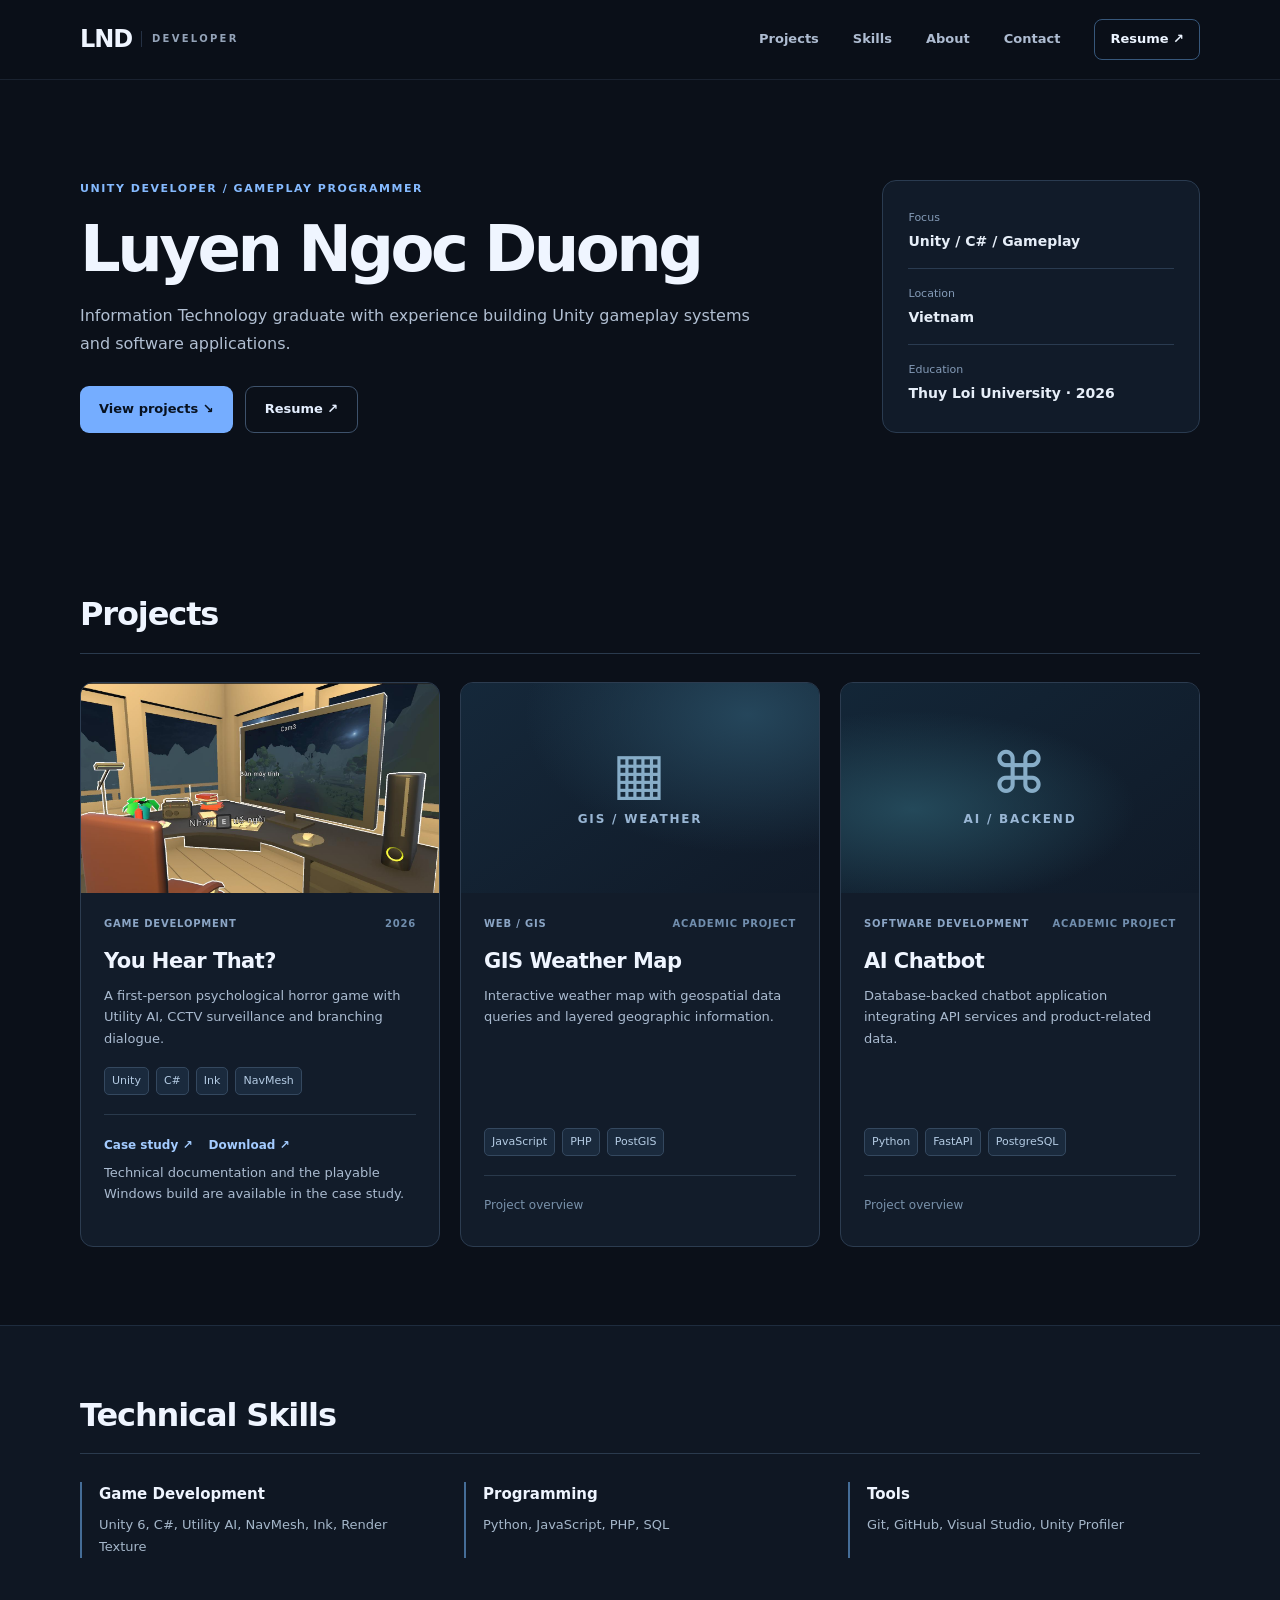
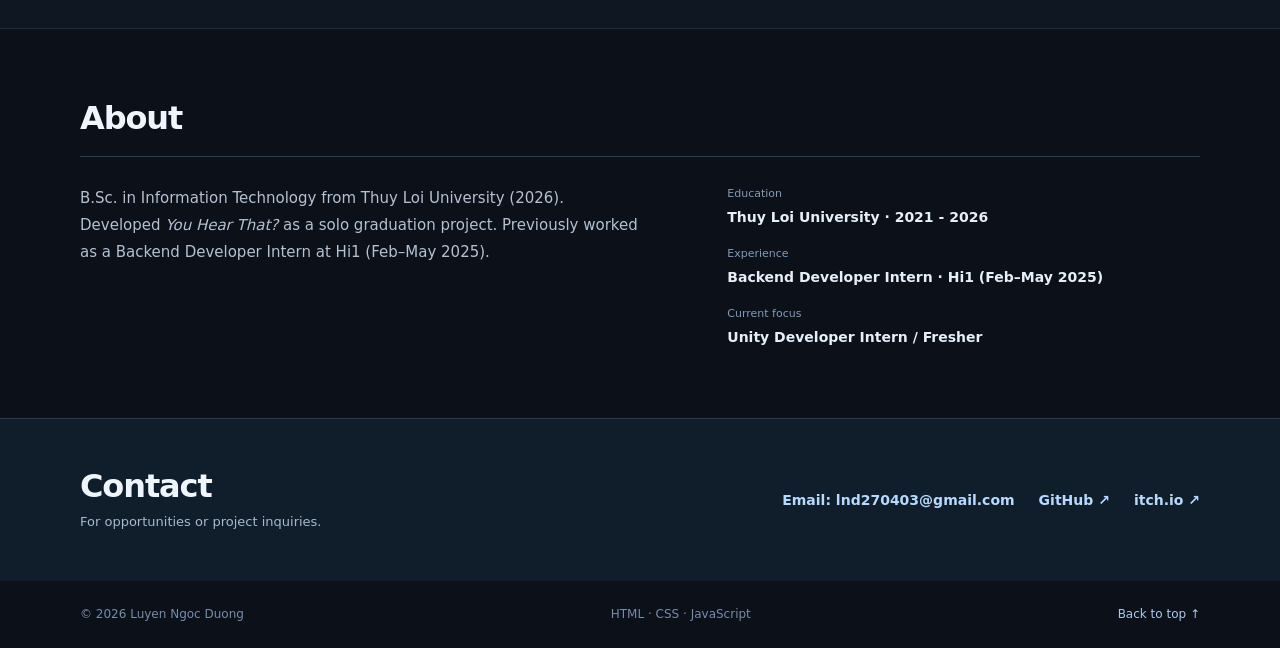
==== index.html @ ad79248b "Initial portfolio website" ====
<!doctype html>
<html lang="en">

<head>
  <meta charset="utf-8">
  <meta name="viewport" content="width=device-width, initial-scale=1">
  <meta name="theme-color" content="#0b1019">
  <meta name="description"
    content="Luyen Ngoc Duong — Unity Developer. Selected game development and software projects, skills, and contact information.">
  <meta property="og:title" content="Luyen Ngoc Duong | Unity Developer">
  <meta property="og:description" content="Game development and software projects by Luyen Ngoc Duong.">
  <meta property="og:image" content="assets/images/tower-gameplay.png">
  <title>Luyen Ngoc Duong | Developer Portfolio</title>
  <link rel="icon" href="assets/favicon.svg" type="image/svg+xml">
  <link rel="stylesheet" href="styles.css">
  <link rel="stylesheet" href="home.css">
  <script src="script.js" defer></script>
</head>

<body class="home-page">
  <a class="skip-link" href="#main">Skip to content</a>

  <header class="site-header">
    <div class="container nav-inner">
      <a class="brand" href="index.html" aria-label="Home">
        <span class="brand-symbol">LND</span>
        <span class="brand-sub">DEVELOPER</span></a>
      <button class="menu-toggle" type="button" aria-label="Open navigation" aria-expanded="false"
        aria-controls="primary-nav"><span></span><span></span><span></span></button>
      <nav id="primary-nav" class="nav-links" aria-label="Main navigation">
        <a href="#projects">Projects</a><a href="#skills">Skills</a><a href="#about">About</a><a
          href="#contact">Contact</a>
        <a class="nav-resume" href="assets/files/Luyen_Ngoc_Duong_CV.pdf" target="_blank"
          rel="noopener noreferrer">Resume ↗</a>
      </nav>
    </div>
  </header>

  <main id="main">
    <section class="container home-intro" id="top">
      <div>
        <p class="home-eyebrow">UNITY DEVELOPER / GAMEPLAY PROGRAMMER</p>
        <h1>Luyen Ngoc Duong</h1>
        <p class="home-lead">Information Technology graduate with experience building Unity gameplay systems and
          software applications.</p>
        <div class="home-actions">
          <a class="btn btn-primary" href="#projects">View projects ↘</a>
          <a class="btn btn-outline" href="assets/files/Luyen_Ngoc_Duong_CV.pdf" target="_blank"
            rel="noopener noreferrer">Resume ↗</a>
        </div>
      </div>
      <div class="home-info" aria-label="Quick details">
        <div><span>Focus</span><strong>Unity / C# / Gameplay</strong></div>
        <div><span>Location</span><strong>Vietnam</strong></div>
        <div><span>Education</span><strong>Thuy Loi University · 2026</strong></div>
      </div>
    </section>

    <section class="container home-section" id="projects">
      <div class="home-section-title">
        <h2>Projects</h2>
      </div>
      <div class="home-project-grid">

        <!-- You Hear That? -->
        <article class="home-project-card">
          <a class="home-project-thumb" href="project.html" aria-label="You Hear That? case study"><img
              src="assets/images/tower-gameplay.png" alt="Watchtower desk in You Hear That?" loading="eager"></a>
          <div class="home-project-content">
            <div class="home-project-meta">GAME DEVELOPMENT <span>2026</span></div>
            <h3>You Hear That?</h3>
            <p>A first-person psychological horror game with Utility AI, CCTV surveillance and branching dialogue.</p>
            <div class="home-tags"><span>Unity</span><span>C#</span><span>Ink</span><span>NavMesh</span></div>
            <div class="home-project-links"><a href="project.html">Case study ↗</a>
              <a href="https://lnduongg.itch.io/you-hear-that" target="_blank" rel="noopener noreferrer">Download ↗</a>
            </div>
            <p class="home-section-note">Technical documentation and the playable Windows build are available in the
              case study. </p>
          </div>
        </article>

        <article class="home-project-card">
          <div class="home-project-thumb home-placeholder home-placeholder-map" aria-hidden="true"><span
              class="placeholder-icon">▦</span><span>GIS / WEATHER</span></div>
          <div class="home-project-content">
            <div class="home-project-meta">WEB / GIS <span>ACADEMIC PROJECT</span></div>
            <h3>GIS Weather Map</h3>
            <p>Interactive weather map with geospatial data queries and layered geographic information.</p>
            <div class="home-tags"><span>JavaScript</span><span>PHP</span><span>PostGIS</span></div>
            <div class="home-project-links"><span class="home-unlinked">Project overview</span></div>
          </div>
        </article>

        <article class="home-project-card">
          <div class="home-project-thumb home-placeholder home-placeholder-chat" aria-hidden="true"><span
              class="placeholder-icon">⌘</span><span>AI / BACKEND</span></div>
          <div class="home-project-content">
            <div class="home-project-meta">SOFTWARE DEVELOPMENT <span>ACADEMIC PROJECT</span></div>
            <h3>AI Chatbot</h3>
            <p>Database-backed chatbot application integrating API services and product-related data.</p>
            <div class="home-tags"><span>Python</span><span>FastAPI</span><span>PostgreSQL</span></div>
            <div class="home-project-links"><span class="home-unlinked">Project overview</span></div>
          </div>
        </article>
      </div>
      <!-- <p class="home-section-note">Technical documentation and the playable Windows build are available in the case study. Additional project demos will be linked when published.</p> -->
    </section>

    <!-- Skills are intentionally compact; project pages provide technical depth. -->
    <section class="home-band" id="skills">
      <div class="container home-section home-skills-section">
        <div class="home-section-title">
          <h2>Technical Skills</h2>
        </div>
        <div class="home-skills-grid">
          <div>
            <h3>Game Development</h3>
            <p>Unity 6, C#, Utility AI, NavMesh, Ink, Render Texture</p>
          </div>
          <div>
            <h3>Programming</h3>
            <p>Python, JavaScript, PHP, SQL</p>
          </div>
          <div>
            <h3>Tools</h3>
            <p>Git, GitHub, Visual Studio, Unity Profiler</p>
          </div>
        </div>
      </div>
    </section>

    <!-- Career information lives here, without a second long personal introduction. -->
    <section class="container home-section home-about" id="about">
      <div class="home-section-title">
        <h2>About</h2>
      </div>
      <div class="home-about-grid">
        <p>B.Sc. in Information Technology from Thuy Loi University (2026). Developed <em>You Hear That?</em> as a solo
          graduation project. Previously worked as a Backend Developer Intern at Hi1 (Feb–May 2025).</p>
        <div class="home-about-facts">
          <div><span>Education</span><strong>Thuy Loi University · 2021 - 2026</strong></div>
          <div><span>Experience</span><strong>Backend Developer Intern · Hi1 (Feb–May 2025)</strong></div>
          <div><span>Current focus</span><strong>Unity Developer Intern / Fresher</strong></div>
        </div>
      </div>
    </section>

    <!-- A single clear contact block, no motivational tagline. -->
    <section class="home-contact" id="contact">
      <div class="container home-contact-row">
        <div>
          <h2>Contact</h2>
          <p>For opportunities or project inquiries.</p>
        </div>
        <div class="home-contact-links">
          <a href="mailto:lnd270403@gmail.com">Email: lnd270403@gmail.com</a>
          <a href="https://github.com/lnduongg" target="_blank" rel="noopener noreferrer">GitHub ↗</a>
          <a href="https://lnduongg.itch.io" target="_blank" rel="noopener noreferrer">itch.io ↗</a>
        </div>
      </div>
    </section>
  </main>

  <!-- Footer year is populated by script.js. -->
  <footer class="footer">
    <div class="container footer-inner"><span>© <span data-year>2026</span> Luyen Ngoc Duong</span><span>HTML · CSS ·
        JavaScript</span><a href="#top">Back to top ↑</a></div>
  </footer>
</body>

</html>
---- styles.css ----
:root {
    --bg: #0b1019;
    --panel: #111a27;
    --panel-2: #151f2e;
    --line: #253144;
    --text: #eff5ff;
    --muted: #94a3b8;
    --accent: #64aaff;
    --accent2: #7ce1ce;
    --max: 1140px;
    --radius: 16px
}

* {
    box-sizing: border-box
}

html {
    scroll-behavior: smooth;
    scroll-padding-top: 94px
}

body {
    margin: 0;
    background: var(--bg);
    color: var(--text);
    font: 16px/1.7 Inter, system-ui, -apple-system, "Segoe UI", Arial, sans-serif;
    overflow-x: hidden
}

a {
    color: inherit;
    text-decoration: none
}

button {
    font: inherit
}

img {
    display: block;
    max-width: 100%
}

::selection {
    background: #356ba7;
    color: white
}

.container {
    width: min(var(--max), calc(100% - 64px));
    margin-inline: auto
}

.accent {
    color: var(--accent)
}

.gradient-text {
    background: linear-gradient(110deg, #f6f8ff 5%, #76afff 85%, #7ce1ce);
    background-clip: text;
    -webkit-background-clip: text;
    color: transparent
}

.glow {
    pointer-events: none;
    position: absolute;
    z-index: -1;
    border-radius: 50%;
    filter: blur(120px);
    opacity: .23
}

.glow-one {
    width: 550px;
    height: 550px;
    left: -240px;
    top: 20px;
    background: #16447e
}

.glow-two {
    width: 550px;
    height: 550px;
    right: -240px;
    top: 310px;
    background: #14576a
}

.skip-link {
    position: absolute;
    left: 14px;
    top: -90px;
    background: white;
    color: black;
    padding: 10px;
    z-index: 99
}

.skip-link:focus {
    top: 15px
}

.site-header {
    height: 80px;
    position: sticky;
    top: 0;
    z-index: 30;
    background: rgba(11, 16, 25, .86);
    backdrop-filter: blur(16px);
    border-bottom: 1px solid rgba(134, 166, 210, .13)
}

.nav-inner,
.nav-links,
.brand {
    display: flex;
    align-items: center
}

.nav-inner {
    height: 100%;
    justify-content: space-between
}

.brand {
    gap: 9px;
    font-weight: 850;
    letter-spacing: -.075em
}

.brand-symbol {
    font-size: 24px
}

.brand-dot {
    color: var(--accent)
}

.brand-sub {
    font-size: 10px;
    letter-spacing: .23em;
    font-weight: 700;
    border-left: 1px solid var(--line);
    padding-left: 10px;
    color: var(--muted)
}

.nav-links {
    gap: 34px
}

.nav-links a {
    font-size: 13px;
    font-weight: 650;
    color: #aebcd1;
    transition: color .2s
}

.nav-links a:hover,
.nav-links a:focus-visible {
    color: white
}

.nav-links .nav-resume {
    border: 1px solid #37577a;
    border-radius: 8px;
    padding: 9px 15px;
    color: #ecf4ff
}

.menu-toggle {
    display: none;
    background: none;
    border: 0;
    padding: 8px
}

.menu-toggle span {
    display: block;
    width: 24px;
    height: 2px;
    background: white;
    margin: 5px 0
}

.hero {
    position: relative;
    display: grid;
    grid-template-columns: 1.08fr .92fr;
    gap: 65px;
    align-items: center;
    min-height: 690px;
    padding-top: 85px;
    padding-bottom: 96px
}

.eyebrow,
.section-kicker,
.mini-label {
    font-size: 11px;
    letter-spacing: .18em;
    font-weight: 750;
    color: var(--accent)
}

.eyebrow {
    display: inline-flex;
    align-items: center;
    gap: 11px
}

.status-pulse,
.tiny-dot {
    width: 7px;
    height: 7px;
    display: inline-block;
    background: var(--accent2);
    border-radius: 50%;
    box-shadow: 0 0 0 5px #7ce1ce16
}

.hero-intro {
    margin: 38px 0 2px;
    color: #c6d4e6;
    font-size: 19px
}

.hero h1 {
    font-size: clamp(57px, 6.2vw, 88px);
    line-height: 1.08;
    letter-spacing: -.065em;
    margin: 0;
    font-weight: 850
}

.hero h2 {
    font-size: 18px;
    font-weight: 650;
    letter-spacing: -.01em;
    margin: 24px 0 0
}

.muted-separator {
    color: #506680;
    margin: 0 5px
}

.hero-description {
    max-width: 535px;
    color: var(--muted);
    font-size: 16px;
    margin: 18px 0 28px
}

.hero-description strong {
    color: #dceaff
}

.hero-buttons,
.hero-social,
.project-links,
.case-actions {
    display: flex;
    align-items: center;
    gap: 13px;
    flex-wrap: wrap
}

.btn {
    display: inline-flex;
    align-items: center;
    justify-content: center;
    gap: 15px;
    padding: 12px 19px;
    border-radius: 9px;
    font-size: 13px;
    font-weight: 750;
    transition: transform .2s, background .2s, border-color .2s
}

.btn:hover {
    transform: translateY(-2px)
}

.btn-primary {
    background: #75adff;
    color: #081220
}

.btn-primary:hover {
    background: #9bc3ff
}

.btn-outline {
    border: 1px solid #3e526b;
    color: #e5efff
}

.btn-outline:hover {
    border-color: #8bbaff;
    background: #121f31
}

.hero-social {
    gap: 26px;
    margin-top: 32px
}

.hero-social a {
    font-size: 13px;
    color: #9bafc8
}

.hero-social a:hover {
    color: white
}

.hero-visual {
    display: block;
    position: relative;
    height: 440px;
    overflow: hidden;
    border-radius: 15px;
    border: 1px solid #40526b;
    box-shadow: 0 28px 75px #0008;
    transform: rotate(1deg);
    transition: transform .25s
}

.hero-visual:hover {
    transform: rotate(0) translateY(-5px)
}

.hero-visual img {
    width: 100%;
    height: 100%;
    object-fit: cover
}

.visual-shade {
    position: absolute;
    inset: 0;
    background: linear-gradient(180deg, #07132155 0%, transparent 34%, #06111bd9 100%)
}

.floating-tag {
    position: absolute;
    top: 19px;
    left: 19px;
    background: #0b1320da;
    border: 1px solid #6a89ae75;
    padding: 8px 13px;
    border-radius: 6px;
    font-size: 10px;
    letter-spacing: .1em;
    font-weight: 800;
    display: flex;
    gap: 12px;
    align-items: center
}

.hero-visual-bottom {
    position: absolute;
    left: 24px;
    right: 24px;
    bottom: 24px;
    font-size: 22px;
    font-weight: 850;
    letter-spacing: -.025em;
    display: flex;
    justify-content: space-between
}

.hero-index {
    position: absolute;
    bottom: 34px;
    left: 0;
    font-size: 11px;
    color: #657b96;
    letter-spacing: .2em
}

.section {
    padding: 95px 0
}

.section-head {
    display: flex;
    align-items: end;
    justify-content: space-between;
    gap: 35px;
    margin-bottom: 35px
}

.section-head h2,
.case-intro-grid h2,
.contact-inner h2 {
    font-size: clamp(30px, 3.4vw, 46px);
    line-height: 1.13;
    letter-spacing: -.05em;
    margin: 12px 0 0
}

.section-head p {
    max-width: 350px;
    margin: 0 0 4px;
    color: var(--muted);
    font-size: 14px
}

.project-feature {
    display: grid;
    grid-template-columns: 1.04fr .96fr;
    overflow: hidden;
    background: linear-gradient(135deg, #172536, #111924);
    border: 1px solid #304057;
    border-radius: 16px
}

.project-image {
    position: relative;
    min-height: 430px
}

.project-image img {
    width: 100%;
    height: 100%;
    object-fit: cover;
    position: absolute;
    inset: 0
}

.image-label {
    position: absolute;
    top: 20px;
    left: 20px;
    background: #081625d9;
    padding: 7px 12px;
    border: 1px solid #6c82975c;
    border-radius: 5px;
    letter-spacing: .14em;
    font-size: 10px;
    font-weight: 700
}

.project-details {
    padding: 38px
}

.project-topline {
    display: flex;
    justify-content: space-between;
    gap: 10px;
    font-size: 10px;
    color: #8aa4c6;
    letter-spacing: .15em;
    font-weight: 700
}

.project-details h3 {
    font-size: 39px;
    line-height: 1.1;
    letter-spacing: -.05em;
    margin: 35px 0 5px
}

.project-type {
    margin: 0 0 19px;
    color: #bcd1eb !important;
    font-size: 14px !important
}

.project-details p {
    color: var(--muted);
    font-size: 14px
}

.tag-row {
    display: flex;
    flex-wrap: wrap;
    gap: 8px;
    margin: 23px 0
}

.tag-row span {
    font-size: 11px;
    font-weight: 650;
    background: #1c3049;
    color: #bdcee3;
    border: 1px solid #35506e;
    border-radius: 5px;
    padding: 4px 9px
}

.text-link {
    color: #a6ceff;
    font-weight: 750;
    font-size: 13px;
    border-bottom: 1px solid #6a9cd24d;
    padding-bottom: 3px
}

.text-link:hover {
    color: white
}

.secondary-link {
    color: #dce8f8
}

.project-details .small-note {
    font-size: 11px;
    color: #8e9eb3;
    margin-top: 24px
}

.mini-projects {
    display: grid;
    grid-template-columns: 1fr 1fr;
    gap: 18px;
    margin-top: 20px
}

.mini-card {
    display: flex;
    gap: 18px;
    padding: 26px;
    border: 1px solid var(--line);
    border-radius: 13px;
    background: #101824
}

.mini-icon {
    font-size: 23px;
    font-weight: 700;
    color: #82b9ff;
    line-height: 1.3
}

.mini-label {
    font-size: 9px
}

.mini-card h3 {
    font-size: 19px;
    margin: 5px 0
}

.mini-card p {
    color: var(--muted);
    font-size: 13px;
    margin: 5px 0
}

.tag-row.compact {
    margin: 15px 0 0
}

.tag-row.compact span {
    background: #182536
}

.section-tinted {
    background: #0e1622;
    border-top: 1px solid #182436;
    border-bottom: 1px solid #182436
}

.skills-grid {
    display: grid;
    grid-template-columns: repeat(4, 1fr);
    gap: 13px
}

.skill-card {
    padding: 24px;
    border: 1px solid var(--line);
    border-radius: 12px;
    background: #131e2d;
    min-height: 240px
}

.skill-no {
    font-size: 11px;
    color: #6996cc;
    letter-spacing: .12em
}

.skill-card h3 {
    font-size: 17px;
    line-height: 1.3;
    margin: 40px 0 12px
}

.skill-card p {
    font-size: 13px;
    color: var(--muted);
    margin: 0
}

.about-grid {
    display: grid;
    grid-template-columns: 1.3fr .7fr;
    gap: 90px
}

.about-body p {
    color: #a9bad0;
    font-size: 16px;
    max-width: 720px
}

.about-body strong {
    color: white
}

.about-facts {
    padding-left: 26px;
    border-left: 1px solid var(--line)
}

.about-facts>div {
    display: flex;
    flex-direction: column;
    padding: 0 0 18px;
    margin-bottom: 18px;
    border-bottom: 1px solid var(--line)
}

.about-facts span,
.case-meta span {
    color: #80a9d9;
    letter-spacing: .15em;
    font-size: 10px;
    font-weight: 800
}

.about-facts strong {
    font-size: 14px;
    margin: 8px 0 1px
}

.about-facts small {
    color: var(--muted);
    font-size: 12px
}

.contact-section {
    background: linear-gradient(110deg, #13263d, #0e1928);
    border-top: 1px solid #34507155;
    border-bottom: 1px solid #34507155;
    padding: 83px 0
}

.contact-inner {
    display: flex;
    align-items: center;
    justify-content: space-between;
    gap: 20px
}

.contact-inner h2 {
    margin-bottom: 15px
}

.contact-inner p {
    font-size: 14px;
    color: var(--muted)
}

.contact-actions {
    display: flex;
    flex-direction: column;
    align-items: flex-start;
    gap: 14px
}

.contact-email {
    font-size: 13px;
    color: #b1c6de
}

.footer-inner {
    display: flex;
    justify-content: space-between;
    gap: 20px;
    align-items: center;
    padding: 24px 0;
    font-size: 12px;
    color: #788da8
}

.footer a {
    color: #adc9ea
}

.reveal {
    opacity: 0;
    transform: translateY(14px);
    transition: opacity .65s ease, transform .65s ease
}

.reveal.visible {
    opacity: 1;
    transform: translateY(0)
}

.hero-visual.reveal.visible {
    transform: rotate(1deg)
}

.hero-visual.reveal.visible:hover {
    transform: rotate(0) translateY(-5px)
}

/* case study */
.case-hero {
    padding-top: 42px
}

.backlink {
    font-size: 12px;
    color: #a8caff
}

.case-header {
    display: flex;
    justify-content: space-between;
    gap: 25px;
    align-items: end;
    margin: 35px 0
}

.case-header h1 {
    font-size: clamp(50px, 7vw, 90px);
    letter-spacing: -.065em;
    line-height: 1.1;
    margin: 12px 0
}

.case-header p {
    max-width: 690px;
    color: #a1b5ce
}

.case-meta {
    display: grid;
    grid-template-columns: 1fr;
    gap: 2px;
    min-width: 145px
}

.case-meta strong {
    font-size: 13px;
    margin-bottom: 12px
}

.case-hero-image {
    height: 480px;
    border: 1px solid var(--line);
    border-radius: 15px;
    overflow: hidden
}

.case-hero-image img {
    width: 100%;
    height: 100%;
    object-fit: cover
}

.case-actions {
    margin: 27px 0 0
}

.language-notice {
    font-size: 12px;
    color: #9fb0c6;
    margin-top: 17px
}

.case-content {
    padding-top: 85px
}

.case-intro-grid {
    display: grid;
    grid-template-columns: .9fr 1.1fr;
    gap: 70px;
    align-items: start
}

.case-intro-grid p {
    color: #adc0d6;
    font-size: 17px;
    margin: 14px 0
}

.case-stats {
    display: grid;
    grid-template-columns: repeat(4, 1fr);
    border: 1px solid var(--line);
    border-radius: 13px;
    margin: 40px 0 80px
}

.case-stats div {
    padding: 24px;
    border-right: 1px solid var(--line);
    display: flex;
    flex-direction: column
}

.case-stats div:last-child {
    border: 0
}

.case-stats strong {
    font-size: 31px;
    letter-spacing: -.04em;
    color: #c4e0ff
}

.case-stats span {
    color: var(--muted);
    font-size: 12px
}

.case-system {
    display: grid;
    grid-template-columns: 1fr 1fr;
    gap: 55px;
    align-items: center;
    margin: 85px 0
}

.case-system.reverse .system-text {
    order: 2
}

.case-system.reverse .system-media {
    order: 1
}

.system-text h2,
.testing-block h2 {
    font-size: clamp(30px, 3vw, 42px);
    line-height: 1.2;
    letter-spacing: -.04em;
    margin: 12px 0
}

.system-text p,
.testing-block p {
    color: var(--muted);
    font-size: 15px
}

.system-media {
    border: 1px solid #3b4a60;
    background: #152233;
    border-radius: 12px;
    overflow: hidden;
    min-height: 290px
}

.system-media img {
    width: 100%;
    height: 100%;
    object-fit: cover
}

.media-pad {
    display: grid;
    place-items: center;
    padding: 35px
}

.info-schematic {
    text-align: center;
    width: 100%
}

.schematic-node {
    background: #1a2d43;
    border: 1px solid #426185;
    border-radius: 7px;
    padding: 12px;
    color: #d1e5fc;
    font-size: 13px
}

.schematic-node.emphasis {
    border-color: #65b0ee
}

.schematic-arrow {
    color: #74adf5
}

.schematic-options {
    display: grid;
    grid-template-columns: repeat(2, 1fr);
    gap: 8px
}

.schematic-options span {
    border-radius: 6px;
    background: #243b50;
    padding: 9px;
    font-size: 12px
}

.info-schematic p {
    font-size: 10px;
    color: #809ab8
}

.testing-block {
    display: grid;
    grid-template-columns: 1fr 1fr;
    gap: 30px;
    align-items: center;
    background: #131e2c;
    border: 1px solid var(--line);
    padding: 28px;
    border-radius: 15px;
    margin-top: 85px
}

.testing-block img {
    border-radius: 8px;
    width: 100%
}

@media(max-width:900px) {
    .hero {
        grid-template-columns: 1fr;
        gap: 40px;
        min-height: 0;
        padding-top: 65px
    }

    .hero-visual {
        height: 390px;
        max-width: 640px
    }

    .project-feature {
        grid-template-columns: 1fr
    }

    .project-image {
        min-height: 350px
    }

    .skills-grid {
        grid-template-columns: repeat(2, 1fr)
    }

    .about-grid {
        gap: 30px
    }

    .case-system {
        gap: 25px
    }

    .case-hero-image {
        height: 390px
    }
}

@media(max-width:650px) {
    .container {
        width: min(var(--max), calc(100% - 36px))
    }

    .site-header {
        height: 68px
    }

    .menu-toggle {
        display: block
    }

    .nav-links {
        display: none;
        position: absolute;
        top: 68px;
        left: 0;
        right: 0;
        background: #101a27;
        border-bottom: 1px solid var(--line);
        padding: 18px;
        flex-direction: column;
        align-items: stretch;
        gap: 17px
    }

    .nav-links.open {
        display: flex
    }

    .nav-links a {
        font-size: 15px
    }

    .hero {
        padding-top: 43px;
        padding-bottom: 75px
    }

    .hero h1 {
        font-size: 58px
    }

    .hero-intro {
        margin-top: 27px
    }

    .hero h2 {
        font-size: 16px
    }

    .hero-visual {
        height: 290px
    }

    .section {
        padding: 65px 0
    }

    .section-head {
        display: block
    }

    .section-head p {
        margin-top: 14px
    }

    .project-image {
        min-height: 250px
    }

    .project-details {
        padding: 25px
    }

    .project-details h3 {
        margin-top: 25px;
        font-size: 32px
    }

    .mini-projects,
    .about-grid,
    .case-intro-grid,
    .case-system,
    .testing-block {
        grid-template-columns: 1fr
    }

    .mini-card {
        padding: 20px
    }

    .skills-grid {
        grid-template-columns: 1fr 1fr
    }

    .skill-card {
        padding: 18px;
        min-height: 220px
    }

    .skill-card h3 {
        margin-top: 23px
    }

    .contact-inner {
        display: block
    }

    .contact-actions {
        margin-top: 25px
    }

    .footer-inner {
        flex-wrap: wrap
    }

    .about-facts {
        border: 0;
        padding: 0
    }

    .case-hero {
        padding-top: 25px
    }

    .case-header {
        display: block
    }

    .case-header h1 {
        font-size: 58px
    }

    .case-meta {
        grid-template-columns: repeat(3, 1fr);
        gap: 5px 13px;
        margin-top: 25px
    }

    .case-meta span {
        grid-row: 1
    }

    .case-meta strong {
        grid-row: 2
    }

    .case-hero-image {
        height: 250px
    }

    .case-stats {
        grid-template-columns: 1fr 1fr
    }

    .case-stats div:nth-child(2) {
        border-right: 0
    }

    .case-stats div:nth-child(-n+2) {
        border-bottom: 1px solid var(--line)
    }

    .case-system.reverse .system-text,
    .case-system.reverse .system-media {
        order: initial
    }

    .case-system {
        margin: 55px 0
    }

    .testing-block {
        margin-top: 45px
    }

    .case-content {
        padding-top: 60px
    }
}

@media(max-width:375px) {
    .skills-grid {
        grid-template-columns: 1fr
    }

    .hero h1,
    .case-header h1 {
        font-size: 49px
    }
}

@media(prefers-reduced-motion:reduce) {
    html {
        scroll-behavior: auto
    }

    .reveal {
        opacity: 1;
        transform: none;
        transition: none
    }

    .hero-visual {
        transform: none !important
    }

    .btn {
        transition: none
    }
}
---- home.css ----
/* Homepage scale and spacing. Keep case-study CSS untouched. */
.home-page {
    font-size: 15px;
    line-height: 1.6
}

.home-page .container {
    width: min(1120px, calc(100% - 64px))
}

.home-intro {
    display: grid;
    grid-template-columns: minmax(0, 1.65fr) minmax(270px, .7fr);
    align-items: center;
    gap: 54px;
    padding-top: 100px;
    padding-bottom: 90px
}

.home-eyebrow {
    margin: 0 0 17px;
    color: #85baff;
    font-size: 11px;
    letter-spacing: .14em;
    font-weight: 700
}

.home-intro h1 {
    font-size: clamp(39px, 5vw, 64px);
    line-height: 1.09;
    letter-spacing: -.055em;
    margin: 0 0 18px;
    font-weight: 760
}

.home-lead {
    max-width: 680px;
    font-size: 16px;
    color: #b1bfd2;
    margin: 0;
    line-height: 1.75
}

.home-actions {
    display: flex;
    flex-wrap: wrap;
    gap: 12px;
    margin-top: 28px
}

.home-info {
    border: 1px solid #2a3b50;
    border-radius: 14px;
    padding: 12px 25px;
    background: #111b29
}

.home-info>div {
    padding: 16px 0;
    border-bottom: 1px solid #2a3b50;
    display: flex;
    flex-direction: column;
    gap: 3px
}

.home-info>div:last-child {
    border: 0
}

.home-info span,
.home-about-facts span {
    font-size: 11px;
    color: #849bb7
}

.home-info strong,
.home-about-facts strong {
    font-size: 14px;
    font-weight: 620;
    color: #e6eef8
}

.home-section {
    padding-top: 72px;
    padding-bottom: 78px
}

.home-section-title {
    display: flex;
    justify-content: space-between;
    gap: 20px;
    align-items: baseline;
    border-bottom: 1px solid #2a3a4d;
    padding-bottom: 19px;
    margin-bottom: 28px
}

.home-section-title h2,
.home-contact h2 {
    font-size: clamp(25px, 2.6vw, 32px);
    line-height: 1.2;
    margin: 0;
    letter-spacing: -.035em
}

.home-section-title>span {
    color: #849ab5;
    font-size: 12px
}

.home-project-grid {
    display: grid;
    grid-template-columns: repeat(3, minmax(0, 1fr));
    gap: 20px
}

.home-project-card {
    background: #121c2a;
    border: 1px solid #2c3c50;
    border-radius: 13px;
    overflow: hidden;
    display: flex;
    flex-direction: column;
    min-width: 0
}

.home-project-thumb {
    height: 210px;
    position: relative;
    display: flex;
    align-items: center;
    justify-content: center;
    overflow: hidden;
    background: #19283a
}

.home-project-thumb img {
    width: 100%;
    height: 100%;
    object-fit: cover;
    transition: transform .25s ease
}

.home-project-thumb:hover img {
    transform: scale(1.035)
}

.home-placeholder {
    flex-direction: column;
    gap: 8px;
    color: #99b6d4;
    font-weight: 700;
    letter-spacing: .15em;
    font-size: 12px
}

.home-placeholder-map {
    background: radial-gradient(ellipse at 80% 15%, #25465b, transparent 55%), linear-gradient(145deg, #15283a, #101a28)
}

.home-placeholder-chat {
    background: radial-gradient(ellipse at 20% 60%, #24495a, transparent 55%), linear-gradient(145deg, #132637, #101a28)
}

.placeholder-icon {
    font-size: 57px;
    font-weight: 300;
    line-height: 1;
    color: #87adc8
}

.home-project-content {
    display: flex;
    flex-direction: column;
    flex: 1;
    padding: 23px
}

.home-project-meta {
    display: flex;
    justify-content: space-between;
    gap: 8px;
    font-size: 10px;
    letter-spacing: .08em;
    color: #8ba5c5;
    font-weight: 700
}

.home-project-meta span {
    white-space: nowrap;
    color: #718eae
}

.home-project-content h3 {
    font-size: 21px;
    line-height: 1.2;
    letter-spacing: -.025em;
    margin: 17px 0 11px;
    font-weight: 720
}

.home-project-content>p {
    font-size: 13px;
    line-height: 1.65;
    color: #aabbd0;
    margin: 0 0 18px
}

.home-tags {
    display: flex;
    flex-wrap: wrap;
    gap: 7px;
    margin-top: auto
}

.home-tags span {
    font-size: 11px;
    border: 1px solid #34485f;
    border-radius: 5px;
    color: #b4cbe3;
    padding: 4px 7px;
    background: #1a2a3d
}

.home-project-links {
    display: flex;
    gap: 16px;
    flex-wrap: wrap;
    align-items: center;
    min-height: 48px;
    margin-top: 19px;
    border-top: 1px solid #29394b;
    padding-top: 14px
}

.home-project-links a {
    font-size: 12px;
    color: #a3cbff;
    font-weight: 650
}

.home-project-links a:hover {
    color: #fff
}

.home-unlinked {
    font-size: 12px;
    color: #7891aa
}

.home-section-note {
    font-size: 12px;
    color: #829ab5;
    margin: 24px 0 0
}

.home-band {
    background: #0f1723;
    border-block: 1px solid #1e2c3e
}

.home-skills-section {
    padding-block: 70px
}

.home-skills-grid {
    display: grid;
    grid-template-columns: repeat(3, minmax(0, 1fr));
    gap: 32px
}

.home-skills-grid>div {
    border-left: 2px solid #456d97;
    padding-left: 17px
}

.home-skills-grid h3 {
    font-size: 15px;
    margin: 0 0 8px
}

.home-skills-grid p {
    font-size: 13px;
    color: #a5b7ca;
    line-height: 1.7;
    margin: 0
}

.home-about {
    padding-block: 70px
}

.home-about-grid {
    display: grid;
    grid-template-columns: 1.2fr 1fr;
    gap: 80px
}

.home-about-grid>p {
    font-size: 15px;
    line-height: 1.8;
    color: #b4c1d1;
    margin: 0
}

.home-about-facts {
    display: grid;
    gap: 17px
}

.home-about-facts>div {
    display: flex;
    flex-direction: column;
    gap: 3px
}

.home-contact {
    padding: 48px 0;
    background: #101e2c;
    border-top: 1px solid #2a3b4f
}

.home-contact-row {
    display: flex;
    justify-content: space-between;
    align-items: center;
    gap: 30px
}

.home-contact p {
    margin: 6px 0 0;
    color: #a7b9cd;
    font-size: 13px
}

.home-contact-links {
    display: flex;
    gap: 24px;
    flex-wrap: wrap
}

.home-contact-links a {
    color: #b7d8ff;
    font-size: 14px;
    font-weight: 630
}

/* Compact grids on tablets; single-column project cards on mobile. */
@media(max-width:940px) {
    .home-intro {
        gap: 25px;
        grid-template-columns: 1.4fr 1fr;
        padding-block: 68px
    }

    .home-project-grid {
        grid-template-columns: repeat(2, minmax(0, 1fr))
    }

    .home-about-grid {
        gap: 35px
    }
}

@media(max-width:650px) {
    .home-page .container {
        width: calc(100% - 36px)
    }

    .home-intro {
        grid-template-columns: 1fr;
        gap: 25px;
        padding-block: 48px
    }

    .home-info {
        display: grid;
        grid-template-columns: 1fr 1fr;
        gap: 0 15px
    }

    .home-info>div:last-child {
        grid-column: 1/-1
    }

    .home-intro h1 {
        font-size: 41px
    }

    .home-lead {
        font-size: 15px
    }

    .home-section {
        padding-block: 50px
    }

    .home-section-title {
        align-items: start;
        flex-direction: column;
        gap: 6px
    }

    .home-project-grid,
    .home-skills-grid,
    .home-about-grid {
        grid-template-columns: 1fr
    }

    .home-project-thumb {
        height: 235px
    }

    .home-project-content {
        padding: 22px
    }

    .home-contact-row {
        flex-direction: column;
        align-items: flex-start
    }

    .home-contact-links {
        gap: 20px
    }

    .home-skills-grid {
        gap: 20px
    }
}
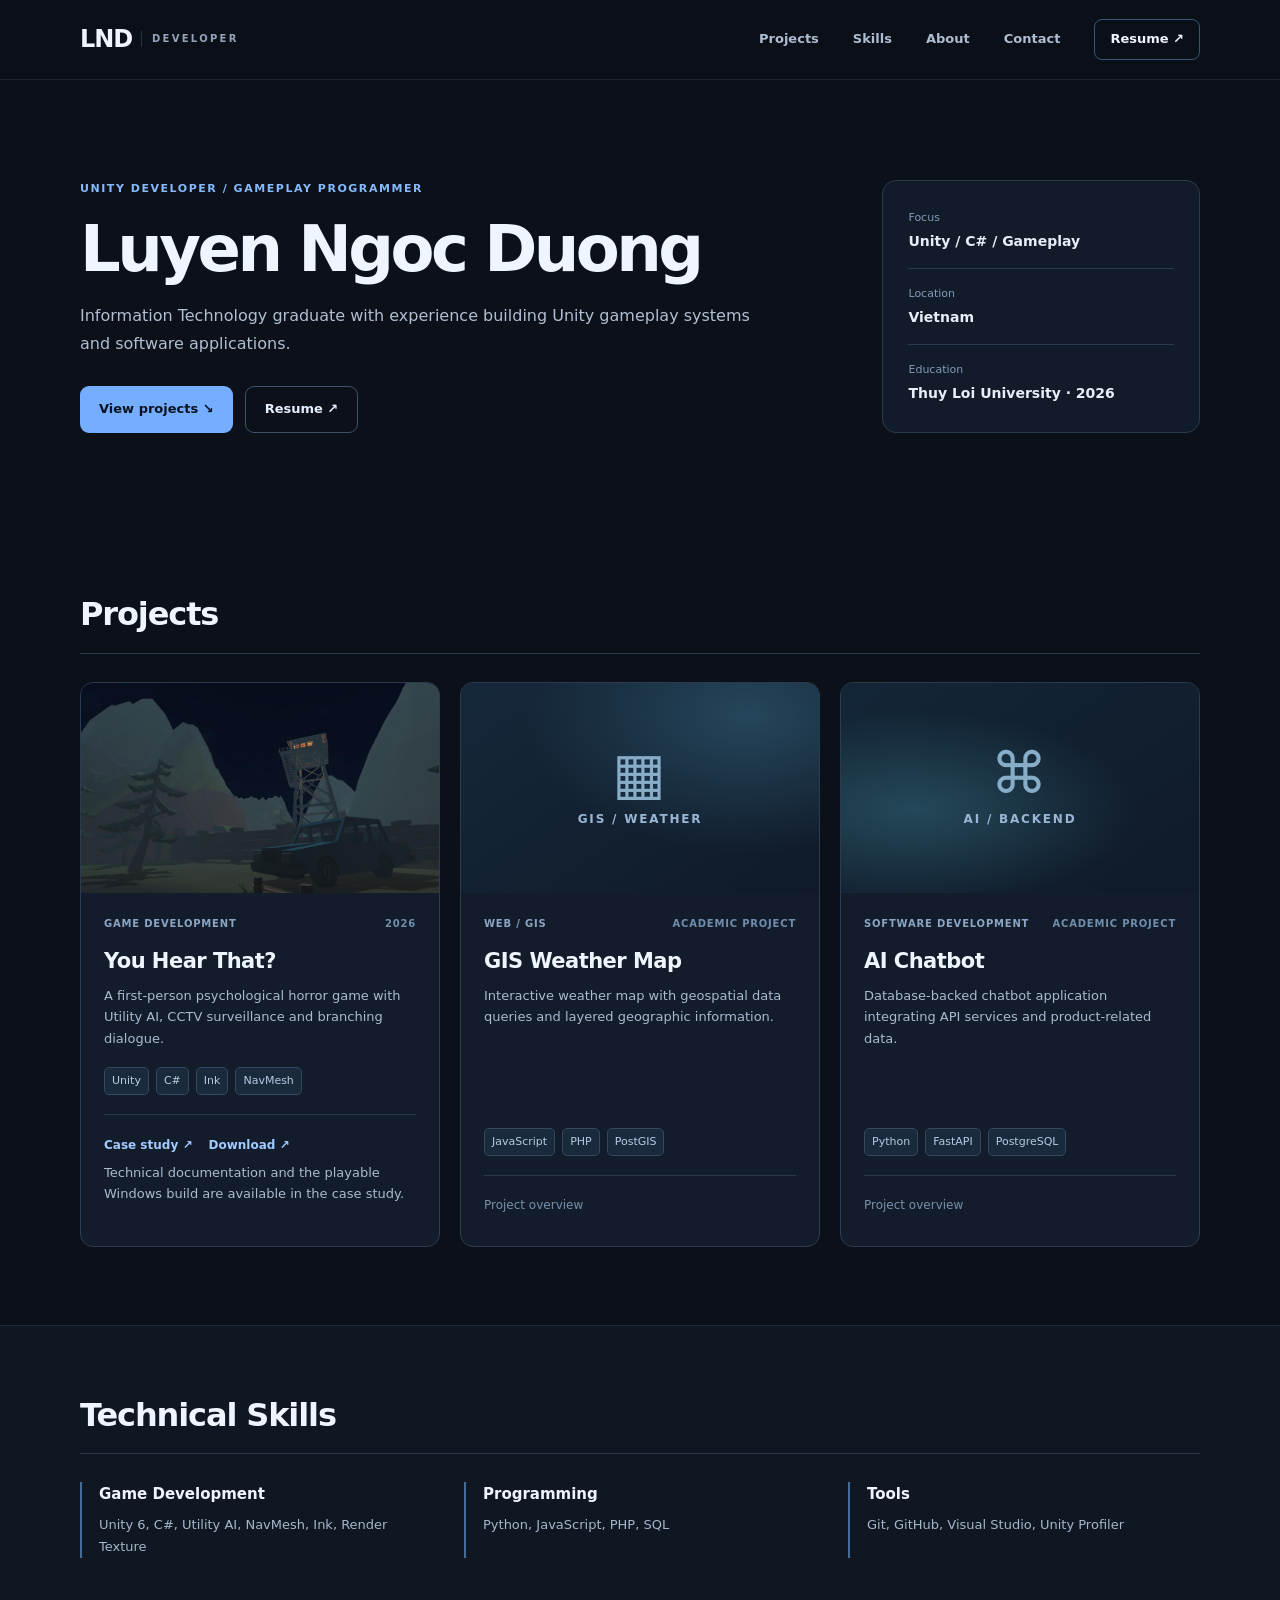
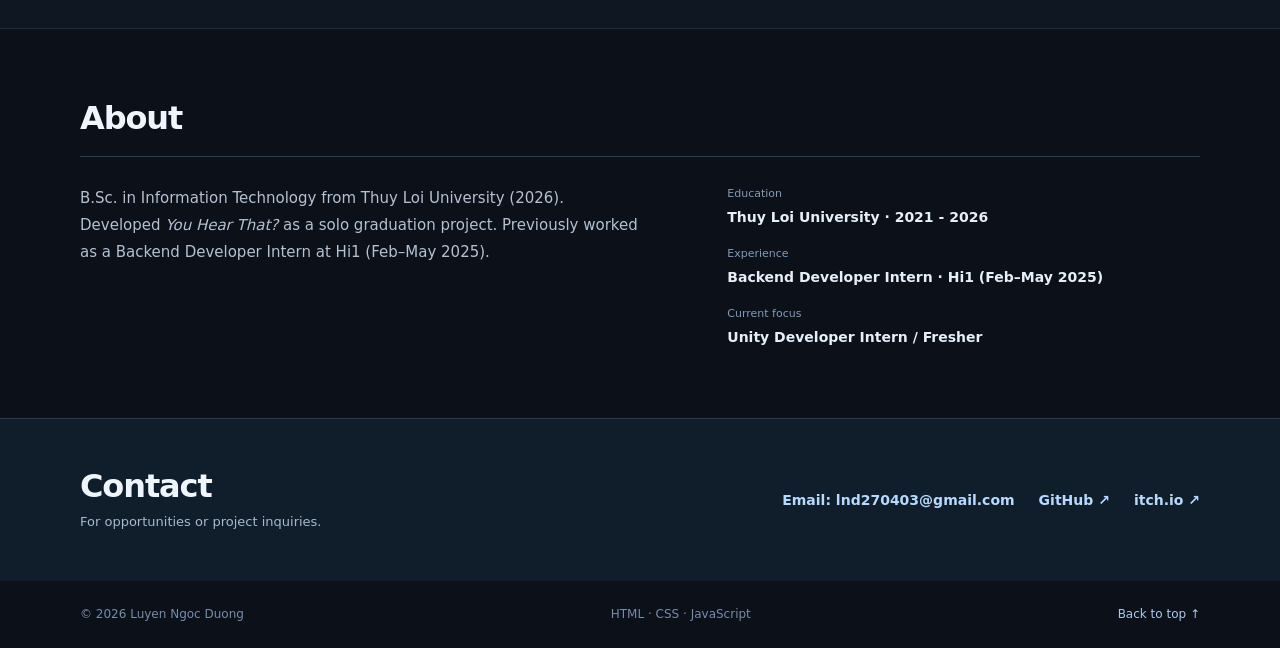
==== commit 63cd79d3: "Update portfolio" ====
--- a/index.html
+++ b/index.html
@@ -64,14 +64,14 @@
 
         <!-- You Hear That? -->
         <article class="home-project-card">
-          <a class="home-project-thumb" href="project.html" aria-label="You Hear That? case study"><img
-              src="assets/images/tower-gameplay.png" alt="Watchtower desk in You Hear That?" loading="eager"></a>
+          <a class="home-project-thumb" href="youhearthat.html" aria-label="You Hear That? case study"><img
+              src="assets/images/cover-nohud.png" alt="Watchtower in You Hear That?" loading="eager"></a>
           <div class="home-project-content">
             <div class="home-project-meta">GAME DEVELOPMENT <span>2026</span></div>
             <h3>You Hear That?</h3>
             <p>A first-person psychological horror game with Utility AI, CCTV surveillance and branching dialogue.</p>
             <div class="home-tags"><span>Unity</span><span>C#</span><span>Ink</span><span>NavMesh</span></div>
-            <div class="home-project-links"><a href="project.html">Case study ↗</a>
+            <div class="home-project-links"><a href="youhearthat.html">Case study ↗</a>
               <a href="https://lnduongg.itch.io/you-hear-that" target="_blank" rel="noopener noreferrer">Download ↗</a>
             </div>
             <p class="home-section-note">Technical documentation and the playable Windows build are available in the
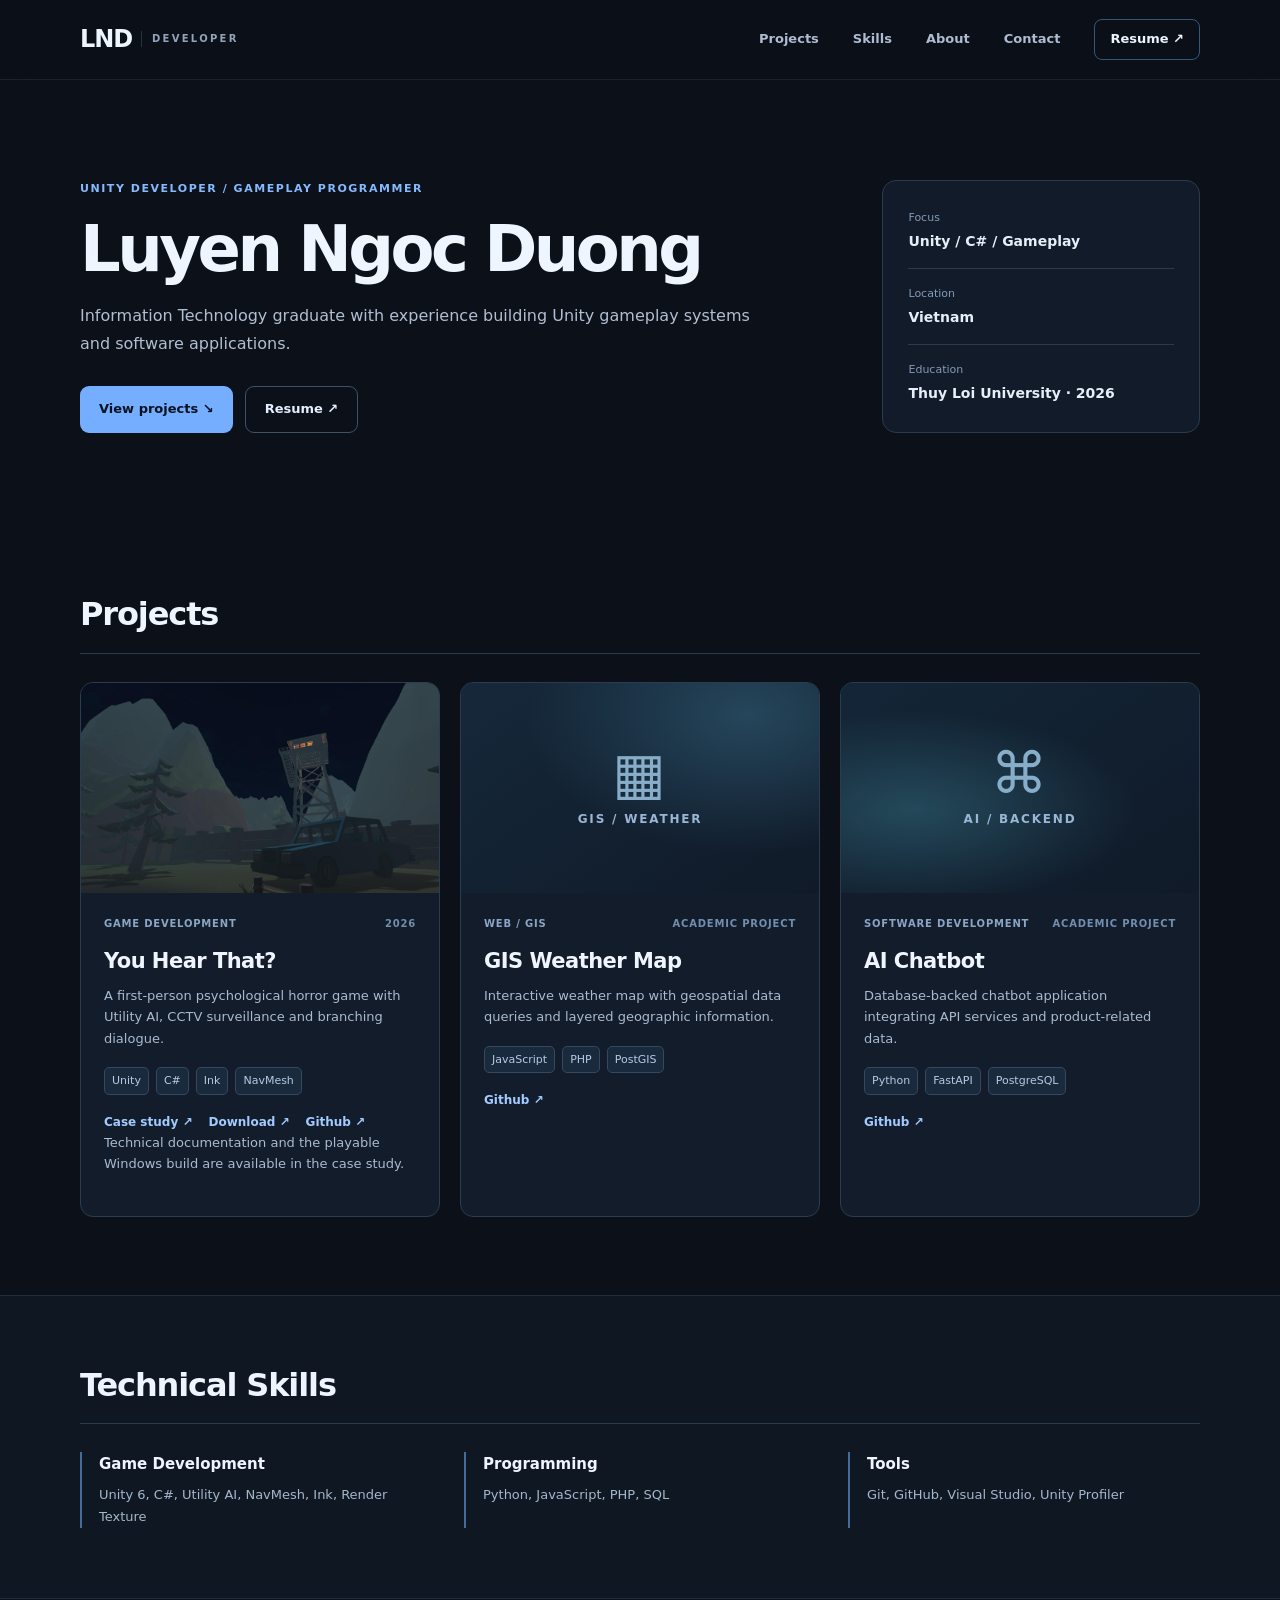
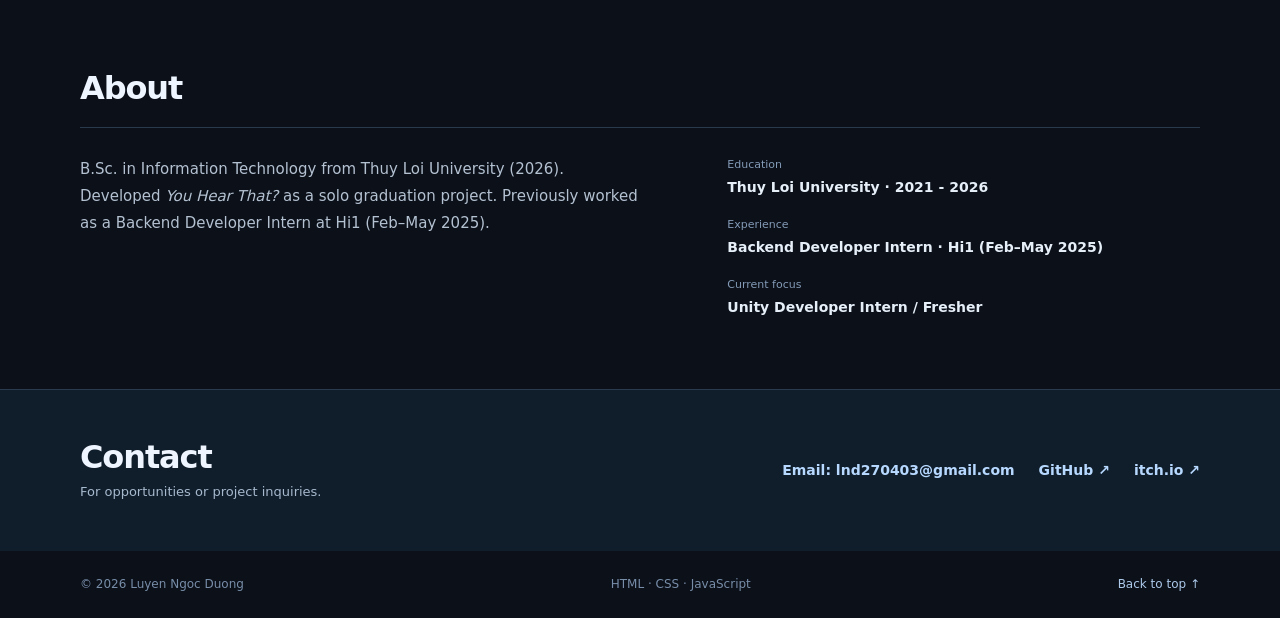
==== commit 4cb1ea1c: "Update portfolio" ====
--- a/index.html
+++ b/index.html
@@ -71,8 +71,10 @@
             <h3>You Hear That?</h3>
             <p>A first-person psychological horror game with Utility AI, CCTV surveillance and branching dialogue.</p>
             <div class="home-tags"><span>Unity</span><span>C#</span><span>Ink</span><span>NavMesh</span></div>
-            <div class="home-project-links"><a href="youhearthat.html">Case study ↗</a>
+            <div class="home-project-links">
+              <a href="youhearthat.html">Case study ↗</a>
               <a href="https://lnduongg.itch.io/you-hear-that" target="_blank" rel="noopener noreferrer">Download ↗</a>
+              <a href="https://github.com/lnduongg/You-Hear-That" target="_blank" rel="noopener noreferrer">Github ↗</a>
             </div>
             <p class="home-section-note">Technical documentation and the playable Windows build are available in the
               case study. </p>
@@ -87,7 +89,10 @@
             <h3>GIS Weather Map</h3>
             <p>Interactive weather map with geospatial data queries and layered geographic information.</p>
             <div class="home-tags"><span>JavaScript</span><span>PHP</span><span>PostGIS</span></div>
-            <div class="home-project-links"><span class="home-unlinked">Project overview</span></div>
+            <div class="home-project-links">
+              <a href="https://github.com/lnduongg/GIS_WeatherMap" target="_blank" rel="noopener noreferrer">Github
+                ↗</a>
+            </div>
           </div>
         </article>
 
@@ -99,9 +104,11 @@
             <h3>AI Chatbot</h3>
             <p>Database-backed chatbot application integrating API services and product-related data.</p>
             <div class="home-tags"><span>Python</span><span>FastAPI</span><span>PostgreSQL</span></div>
-            <div class="home-project-links"><span class="home-unlinked">Project overview</span></div>
+            <div class="home-project-links">
+            <a href="https://github.com/lnduongg/Chatbot-AI" target="_blank" rel="noopener noreferrer">Github ↗</a>
           </div>
-        </article>
+      </div>
+      </article>
       </div>
       <!-- <p class="home-section-note">Technical documentation and the playable Windows build are available in the case study. Additional project demos will be linked when published.</p> -->
     </section>
--- a/home.css
+++ b/home.css
@@ -210,7 +210,7 @@
     display: flex;
     flex-wrap: wrap;
     gap: 7px;
-    margin-top: auto
+    margin-top: 0;
 }
 
 .home-tags span {
@@ -227,10 +227,9 @@
     gap: 16px;
     flex-wrap: wrap;
     align-items: center;
-    min-height: 48px;
-    margin-top: 19px;
-    border-top: 1px solid #29394b;
-    padding-top: 14px
+    margin-top: 18px;
+    padding: 0;
+    min-height: 0;
 }
 
 .home-project-links a {
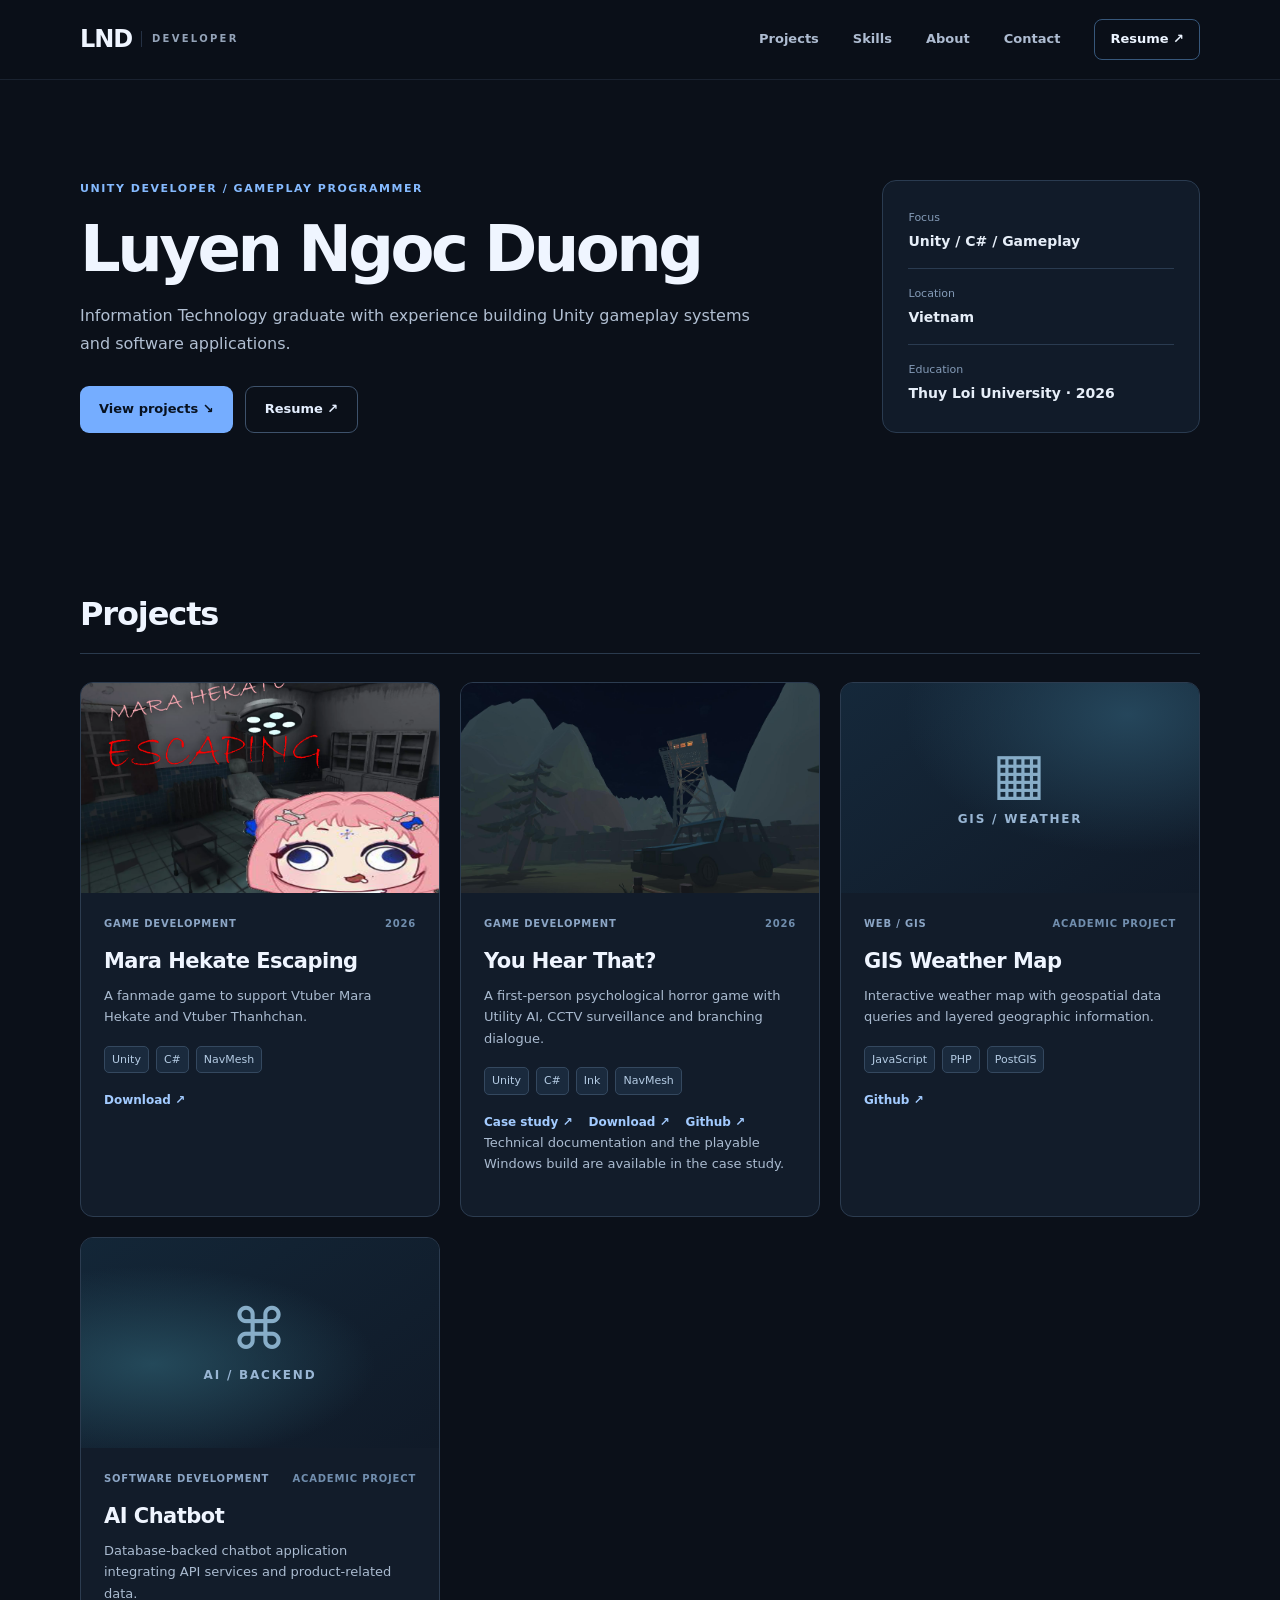
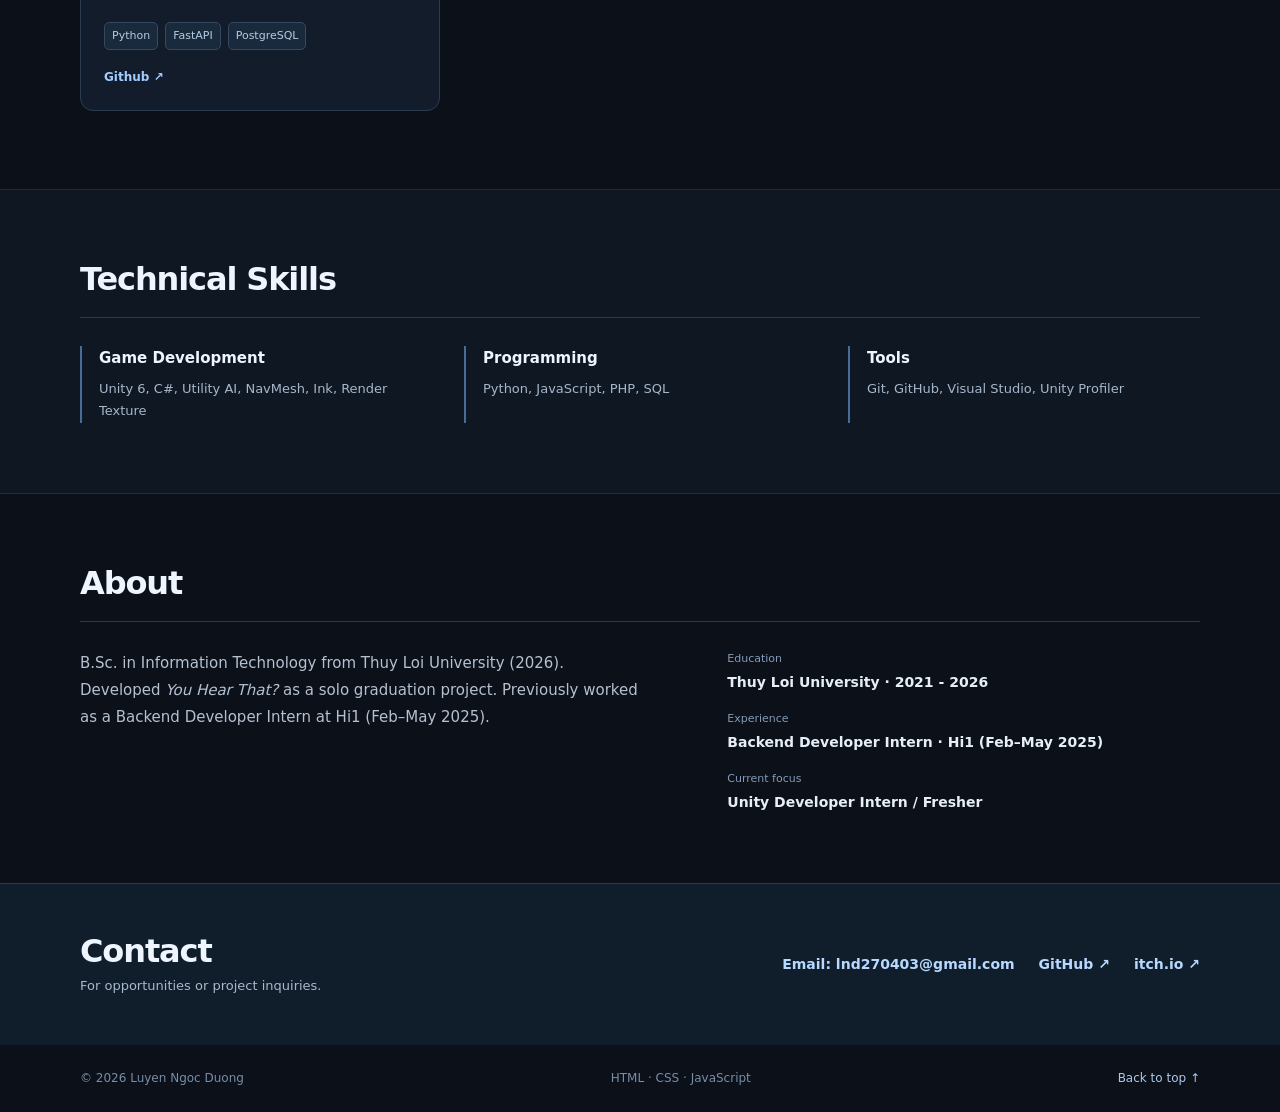
==== commit 62be768d: "Update portfolio for discord connection" ====
--- a/index.html
+++ b/index.html
@@ -9,7 +9,7 @@
     content="Luyen Ngoc Duong — Unity Developer. Selected game development and software projects, skills, and contact information.">
   <meta property="og:title" content="Luyen Ngoc Duong | Unity Developer">
   <meta property="og:description" content="Game development and software projects by Luyen Ngoc Duong.">
-  <meta property="og:image" content="assets/images/tower-gameplay.png">
+  <meta property="og:image" content="assets/images/youhearthat/youhearthat//tower-gameplay.png">
   <title>Luyen Ngoc Duong | Developer Portfolio</title>
   <link rel="icon" href="assets/favicon.svg" type="image/svg+xml">
   <link rel="stylesheet" href="styles.css">
@@ -62,10 +62,26 @@
       </div>
       <div class="home-project-grid">
 
+        <!-- Mara Hekate Escaping -->
+        <article class="home-project-card">
+          <a class="home-project-thumb" aria-label="You Hear That? case study"><img
+              src="assets/images/marahekateescaping/mainmenu.png" alt="Mara Hekate Escaping main menu"
+              loading="eager"></a>
+          <div class="home-project-content">
+            <div class="home-project-meta">GAME DEVELOPMENT <span>2026</span></div>
+            <h3>Mara Hekate Escaping</h3>
+            <p>A fanmade game to support Vtuber Mara Hekate and Vtuber Thanhchan.</p>
+            <div class="home-tags"><span>Unity</span><span>C#</span><span>NavMesh</span></div>
+            <div class="home-project-links">
+              <a href="https://lnduongg.itch.io/mara-hekate-escaping" target="_blank" rel="noopener noreferrer">Download
+                ↗</a>
+            </div>
+        </article>
+
         <!-- You Hear That? -->
         <article class="home-project-card">
           <a class="home-project-thumb" href="youhearthat.html" aria-label="You Hear That? case study"><img
-              src="assets/images/cover-nohud.png" alt="Watchtower in You Hear That?" loading="eager"></a>
+              src="assets/images/youhearthat/cover-nohud.png" alt="Watchtower in You Hear That?" loading="eager"></a>
           <div class="home-project-content">
             <div class="home-project-meta">GAME DEVELOPMENT <span>2026</span></div>
             <h3>You Hear That?</h3>
@@ -105,10 +121,10 @@
             <p>Database-backed chatbot application integrating API services and product-related data.</p>
             <div class="home-tags"><span>Python</span><span>FastAPI</span><span>PostgreSQL</span></div>
             <div class="home-project-links">
-            <a href="https://github.com/lnduongg/Chatbot-AI" target="_blank" rel="noopener noreferrer">Github ↗</a>
+              <a href="https://github.com/lnduongg/Chatbot-AI" target="_blank" rel="noopener noreferrer">Github ↗</a>
+            </div>
           </div>
-      </div>
-      </article>
+        </article>
       </div>
       <!-- <p class="home-section-note">Technical documentation and the playable Windows build are available in the case study. Additional project demos will be linked when published.</p> -->
     </section>
